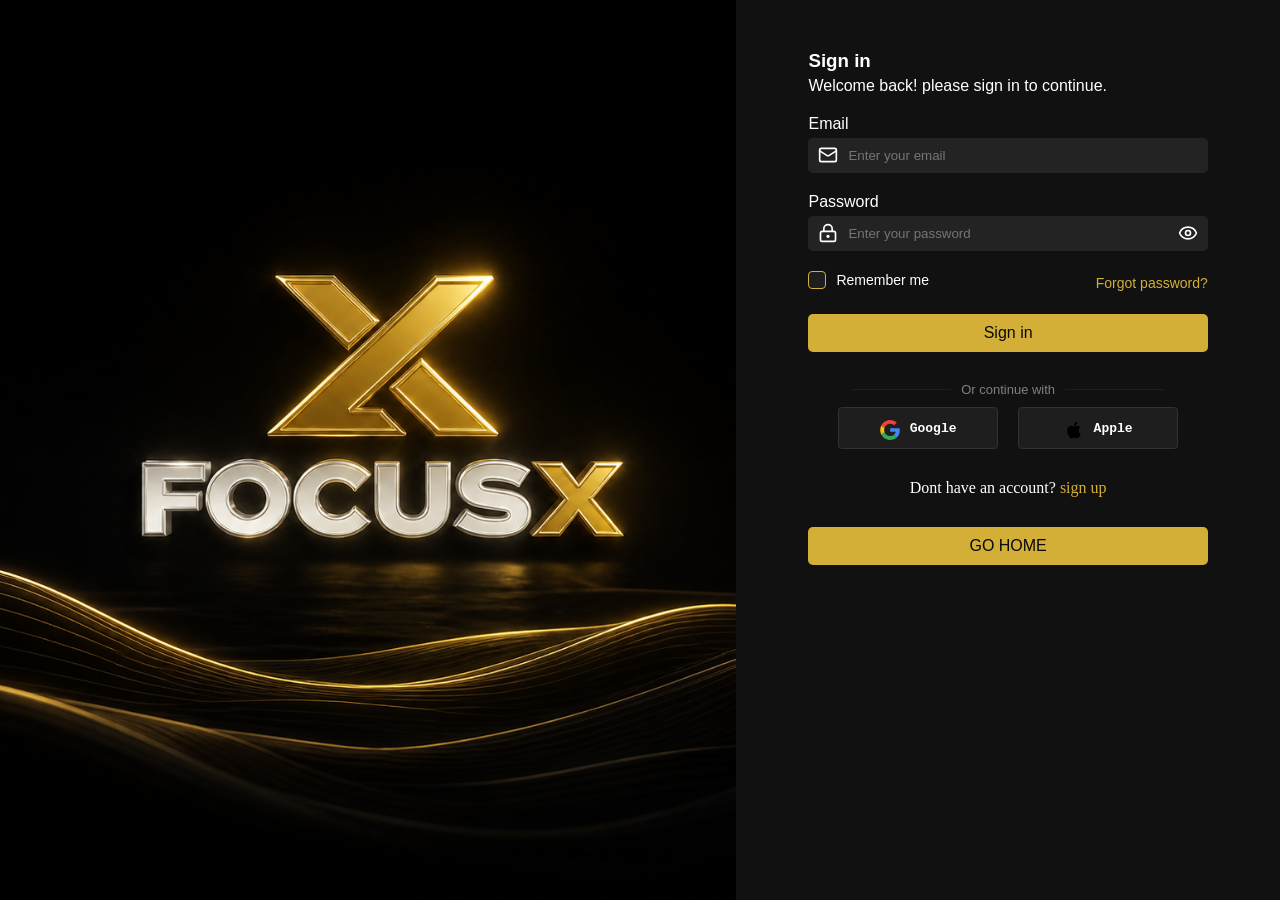
==== login.html @ 3916ea6f "initial commit - FocusX landing page" ====
<!DOCTYPE html>
<html lang="en">

<head>
    <meta charset="UTF-8">
    <meta name="viewport" content="width=device-width, initial-scale=1.0">
    <title>FOCUS || login page
    </title>
    <link rel="stylesheet" href="login.css">
</head>

<body>
    <div class="login-page-layout">
        <figure class="img-container">
            <img class="hero-img" src="images/login-img-2.png" alt="Login page background illustration">
        </figure>
        <section class="form-container">
            <article class="form">
                <h1>Sign in</h1>
                <p>Welcome back! please sign in to continue.</p>
                <form action="sign in" method="POST">
                    <fieldset>
                        <div>
                            <label for="email">Email</label>
                            <div class="input-container">
                                <span class="mail" aria-hidden="true"><svg xmlns="http://www.w3.org/2000/svg" width="24"
                                        height="24" viewBox="0 0 24 24" fill="none" stroke="currentColor"
                                        stroke-width="2" stroke-linecap="round" stroke-linejoin="round"
                                        class="lucide lucide-mail-icon lucide-mail">
                                        <path d="m22 7-8.991 5.727a2 2 0 0 1-2.009 0L2 7" />
                                        <rect x="2" y="4" width="20" height="16" rx="2" />
                                    </svg></span>
                                <input type="email" id="email" placeholder="Enter your email" required>
                            </div>
                        </div>
                        <div>
                            <label for="password">Password</label>
                            <div class="input-container">
                                <span class="padlock" aria-hidden="true"><svg xmlns="http://www.w3.org/2000/svg"
                                        width="24" height="24" viewBox="0 0 24 24" fill="none" stroke="currentColor"
                                        stroke-width="2" stroke-linecap="round" stroke-linejoin="round"
                                        class="lucide lucide-lock-keyhole-icon lucide-lock-keyhole">
                                        <circle cx="12" cy="16" r="1" />
                                        <rect x="3" y="10" width="18" height="12" rx="2" />
                                        <path d="M7 10V7a5 5 0 0 1 10 0v3" />
                                    </svg></span>
                                <input type="password" id="password" placeholder="Enter your password" required>
                                <span class="eye" aria-hidden="true"><svg xmlns="http://www.w3.org/2000/svg" width="24"
                                        height="24" viewBox="0 0 24 24" fill="none" stroke="currentColor"
                                        stroke-width="2" stroke-linecap="round" stroke-linejoin="round"
                                        class="lucide lucide-eye-icon lucide-eye">
                                        <path
                                            d="M2.062 12.348a1 1 0 0 1 0-.696 10.75 10.75 0 0 1 19.876 0 1 1 0 0 1 0 .696 10.75 10.75 0 0 1-19.876 0" />
                                        <circle cx="12" cy="12" r="3" />
                                    </svg></span>
                            </div>
                            <div class="remember-me-container">
                                <label class="custom-checkbox">
                                    <input type="checkbox" id="checked">
                                    <span class="checkmark"></span>
                                    Remember me
                                </label>
                                <div class="forgot-password">
                                    <a href="#">Forgot password?</a>
                                </div>
                            </div>
                            <button class="login-button" type="submit">Sign in</button>
                            <div class="line-container">
                                <div class="line"></div>
                                <div class="or">Or continue with</div>
                                <div class="line"></div>
                            </div>
                            <div class="other-options-container">
                                <div class="google-container">
                                    <div>
                                        <svg xmlns="http://www.w3.org/2000/svg" width="2443" height="2500"
                                            preserveAspectRatio="xMidYMid" viewBox="0 0 256 262" id="google">
                                            <path fill="#4285F4"
                                                d="M255.878 133.451c0-10.734-.871-18.567-2.756-26.69H130.55v48.448h71.947c-1.45 12.04-9.283 30.172-26.69 42.356l-.244 1.622 38.755 30.023 2.685.268c24.659-22.774 38.875-56.282 38.875-96.027">
                                            </path>
                                            <path fill="#34A853"
                                                d="M130.55 261.1c35.248 0 64.839-11.605 86.453-31.622l-41.196-31.913c-11.024 7.688-25.82 13.055-45.257 13.055-34.523 0-63.824-22.773-74.269-54.25l-1.531.13-40.298 31.187-.527 1.465C35.393 231.798 79.49 261.1 130.55 261.1">
                                            </path>
                                            <path fill="#FBBC05"
                                                d="M56.281 156.37c-2.756-8.123-4.351-16.827-4.351-25.82 0-8.994 1.595-17.697 4.206-25.82l-.073-1.73L15.26 71.312l-1.335.635C5.077 89.644 0 109.517 0 130.55s5.077 40.905 13.925 58.602l42.356-32.782">
                                            </path>
                                            <path fill="#EB4335"
                                                d="M130.55 50.479c24.514 0 41.05 10.589 50.479 19.438l36.844-35.974C195.245 12.91 165.798 0 130.55 0 79.49 0 35.393 29.301 13.925 71.947l42.211 32.783c10.59-31.477 39.891-54.251 74.414-54.251">
                                            </path>
                                        </svg>
                                    </div>
                                    Google
                                </div>
                                <div class="apple-container">
                                    <div><svg xmlns="http://www.w3.org/2000/svg" viewBox="0 0 24 24" id="apple">
                                            <path
                                                d="M14.94,5.19A4.38,4.38,0,0,0,16,2,4.44,4.44,0,0,0,13,3.52,4.17,4.17,0,0,0,12,6.61,3.69,3.69,0,0,0,14.94,5.19Zm2.52,7.44a4.51,4.51,0,0,1,2.16-3.81,4.66,4.66,0,0,0-3.66-2c-1.56-.16-3,.91-3.83.91s-2-.89-3.3-.87A4.92,4.92,0,0,0,4.69,9.39C2.93,12.45,4.24,17,6,19.47,6.8,20.68,7.8,22.05,9.12,22s1.75-.82,3.28-.82,2,.82,3.3.79,2.22-1.24,3.06-2.45a11,11,0,0,0,1.38-2.85A4.41,4.41,0,0,1,17.46,12.63Z">
                                            </path>
                                        </svg></div>
                                    <div>Apple</div>
                                </div>
                            </div>
                            <div class="sign-up">Dont have an account? <a href="./sign-up.html">sign up</a></div>
                            <a href="/index.html" class="home">GO HOME </a>
                        </div>
                </form>
    </div>
    </div>
    </div>
</body>

</html>
---- login.css ----
* {
    box-sizing: border-box;
    margin: 0;
    padding: 0;
}

/* ============ ANIMATIONS ============ */
@keyframes slideInRight {
    from {
        opacity: 0;
        transform: translateX(50px);
    }

    to {
        opacity: 1;
        transform: translateX(0);
    }
}

@keyframes slideInLeft {
    from {
        opacity: 0;
        transform: translateX(-50px);
    }

    to {
        opacity: 1;
        transform: translateX(0);
    }
}

@keyframes fadeInUp {
    from {
        opacity: 0;
        transform: translateY(30px);
    }

    to {
        opacity: 1;
        transform: translateY(0);
    }
}

@keyframes focusGlow {
    0% {
        box-shadow: 0 0 0 rgba(212, 175, 55, 0);
    }

    50% {
        box-shadow: 0 0 15px rgba(212, 175, 55, 0.4);
    }

    100% {
        box-shadow: 0 0 0 rgba(212, 175, 55, 0.2);
    }
}

.login-page-layout {
    display: flex;
    height: 100vh;
    width: 100%;
}

.img-container {
    width: 70vw;
    height: 100vh;
    overflow: clip;
    animation: slideInLeft 0.8s ease-out;
}

.hero-img {
    width: 100%;
    height: 100%;
    object-fit: cover;
    object-position: center;
}

fieldset {
    border: none
}

.form-container {
    width: 50vw;
    height: 100vh;
    padding: 50px 50px;
    background-color: #111;
    animation: slideInRight 0.8s ease-out;
}

.form {
    margin: auto;
    width: 90%;
    max-width: 400px;
    margin: auto;
    background-color: #111;
}

section article h1 {
    margin-bottom: 5px;
    color: white;
    font-family: 'Segoe UI', Tahoma, Geneva, Verdana, sans-serif;
    animation: fadeInUp 0.8s ease-out 0.2s backwards;
}

section article p {
    margin-bottom: 20px;
    color: white;
    font-family: 'Segoe UI', Tahoma, Geneva, Verdana, sans-serif;
    animation: fadeInUp 0.8s ease-out 0.4s backwards;
}

label {
    display: block;
    margin-bottom: 5px;
    color: white;
    font-family: 'Segoe UI', Tahoma, Geneva, Verdana, sans-serif;
    animation: fadeInUp 0.8s ease-out 0.5s backwards;
}

.input-container {
    position: relative;
    animation: fadeInUp 0.8s ease-out 0.6s backwards;
}

span {
    position: absolute;
    transition: color 0.3s ease;
}

input {
    width: 100%;
    padding: 10px 10px 10px 40px;
    margin-bottom: 20px;
    border: none;
    border-radius: 5px;
    background-color: rgb(36, 35, 35);
    color: white;
    transition: all 0.3s ease;
}

input:focus {
    outline: none;
    background-color: rgb(50, 48, 48);
    box-shadow: 0 0 15px rgba(212, 175, 55, 0.3);
}

input:hover {
    background-color: rgb(45, 44, 44);
}

svg {
    width: 20px;
    height: 20px;
    color: white;
    margin-top: 7px;
    transition: color 0.3s ease;
}

input:focus~svg,
.input-container:hover svg {
    color: #d4af37;
}

.eye {
    right: 10px;
    cursor: pointer;
}

.mail {
    left: 10px;
}

.padlock {
    left: 10px;
}

.custom-checkbox {
    display: flex;
    align-items: center;
    cursor: pointer;
    color: #FFFFFF;
    /* White text from your palette */
    font-family: 'Poppins', sans-serif;
    font-size: 14px;
    user-select: none;
}

.custom-checkbox input {
    display: none;
}


.checkmark {
    height: 18px;
    width: 18px;
    background-color: #1E1E1E;
    /* Dark grey from your palette */
    border: 1px solid #D4AF37;
    /* Gold border */
    border-radius: 4px;
    margin-right: 10px;
    position: relative;
    transition: all 0.3s ease;
}

.custom-checkbox input:checked~.checkmark {
    background-color: #D4AF37;
}


.checkmark:after {
    content: "";
    position: absolute;
    display: none;
    left: 6px;
    top: 2px;
    width: 4px;
    height: 8px;
    border: solid #0A0A0A;
    border-width: 0 2px 2px 0;
    transform: rotate(45deg);
}

.custom-checkbox input:checked~.checkmark:after {
    display: block;
}

.remember-me-container {
    display: flex;
    justify-content: space-between;
    align-items: center;
    margin-bottom: 20px;
}

.remember-me-container a {
    color: #D4AF37;
    /* Gold from your palette */
    text-decoration: none;
    font-family: 'Poppins', sans-serif;
    font-size: 14px;
}

.login-button {
    width: 100%;
    padding: 10px;
    background-color: #D4AF37;
    /* Gold from your palette */
    border: none;
    border-radius: 5px;
    color: #0A0A0A;
    /* Black from your palette */
    font-family: 'Franklin Gothic Medium', 'Arial Narrow', Arial, sans-serif;
    font-size: 16px;
    cursor: pointer;
    transition: background-color 0.3s ease;
    margin-bottom: 30px;
}

.login-button:hover {
    background-color: #B8860B;
}

.login-button:active {
    background-color: #8B4513;
}

.login-button:focus {
    outline: none;
    box-shadow: 0 0 0 3px rgba(212, 175, 55, 0.5);
}

.line {
    height: 1px;
    background-color: #1E1E1E;
    width: 100px;
}

.line-container {
    display: flex;
    gap: 10px;
    align-items: center;
    justify-content: center;
    margin-bottom: 10px;
}

.or {
    color: gray;
    font-family: 'Segoe UI', Tahoma, Geneva, Verdana, sans-serif;
    font-size: small;
}

.other-options-container {
    display: flex;
    gap: 20px;
    justify-content: center;
    margin-bottom: 30px;
}

.google-container {
    display: flex;
    justify-content: center;
    align-items: center;
    gap: 10px;
    background-color: #1E1E1E;
    border: 1px solid rgb(51, 50, 50);
    color: white;
    border-radius: 4px;
    width: 160px;
    height: 20px;
    font-size: small;
    font-family: 'Courier New', Courier, monospace;
    font-weight: bold;
    padding: 20px;
    cursor: pointer;
}

.apple-container {
    display: flex;
    justify-content: center;
    align-items: center;
    gap: 10px;
    background-color: #1E1E1E;
    border: 1px solid rgb(51, 50, 50);
    color: white;
    border-radius: 4px;
    width: 160px;
    height: 20px;
    font-size: small;
    font-family: 'Courier New', Courier, monospace;
    font-weight: bold;
    padding: 20px;
    cursor: pointer;
}

.apple-container:hover {
    background-color: #333;
}

.google-container:hover {
    background-color: #333;
}

.sign-up {
    color: #fff;
    font-size: medium;
    text-align: center;
}

div a {
    color: #D4AF37;
    text-decoration: none;

}

.home {
    width: 100%;
    padding: 10px;
    background-color: #D4AF37;
    border: none;
    border-radius: 5px;
    color: #0A0A0A;
    font-family: 'Franklin Gothic Medium', 'Arial Narrow', Arial, sans-serif;
    font-size: 16px;
    cursor: pointer;
    transition: background-color 0.3s ease;
    margin-top: 30px;
    display: flex;
    align-items: center;
    justify-content: center;
}

.home:hover {
    background-color: #B8860B;
}

.home:active {
    background-color: #8B4513;
}

.home:focus {
    outline: none;
    box-shadow: 0 0 0 3px rgba(212, 175, 55, 0.5);
}


/* Tablet: 1024px and below */
@media screen and (max-width: 1024px) {
    .login-page-layout {
        flex-direction: row;
    }

    .img-container {
        width: 50vw;
    }

    .form-container {
        width: 50vw;
        padding: 40px 30px;
    }

    .form {
        max-width: 350px;
    }
}

/* Small screen (Mobile landscape & portrait): 768px and below */
@media screen and (max-width: 768px) {
    @media (max-width: 768px) {
        .mobile-menu {
            display: flex;
            flex-direction: column;

            position: absolute;

            top: 85px;
            right: 20px;

            width: 260px;

            background: rgba(17, 17, 17, 0.95);

            backdrop-filter: blur(10px);

            border: 1px solid rgba(212, 175, 55, 0.2);

            border-radius: 14px;

            padding: 20px;

            z-index: 999;

            flex-direction: column;

            gap: 20px;
        }

        .mobile-menu a {
            color: white;
            text-decoration: none;

            font-family: poppins, sans-serif;

            font-size: 14px;

            font-weight: 500;
        }

        .mobile-login {
            border: 1px solid #D4AF37;

            padding: 12px;

            border-radius: 10px;

            text-align: center;

            color: #D4AF37 !important;
        }

        .mobile-start {
            background-color: #D4AF37;

            color: black !important;

            padding: 12px;

            border-radius: 10px;

            text-align: center;

            font-weight: bold;
        }

        .backdrop.active {
            position: fixed;
            top: 0;
            left: 0;
            width: 100%;
            height: 100%;
            background-color: rgba(0, 0, 0, 0.5);
            backdrop-filter: blur(10px);
            z-index: 999;
            display: block;
            transition: opacity 10s ease;
        }

    }

    .login-page-layout {
        flex-direction: column;
    }

    /* Hide the image container on small screens */
    .img-container {
        display: none;
    }

    /* Form takes full width */
    .form-container {
        width: 100vw;
        height: 100vh;
        padding: 30px 20px;
        display: flex;
        align-items: center;
        justify-content: center;
    }

    .form {
        width: 100%;
        max-width: 100%;
    }

    body div div h1 {
        font-size: 28px;
        text-align: center;
    }

    body div div p {
        text-align: center;
    }

    .remember-me-container {
        flex-direction: row;
        gap: 10px;
    }

    .other-options-container {
        flex-direction: row;
        gap: 15px;
    }

    .google-container,
    .apple-container {
        width: 140px;
        padding: 15px;
    }
}

/* Mobile: 480px and below */
@media screen and (max-width: 480px) {
    .form-container {
        padding: 20px 15px;
    }

    body div div h1 {
        font-size: 24px;
    }

    body div div p {
        font-size: 14px;
    }

    input {
        padding: 12px 10px 12px 40px;
        font-size: 14px;
    }

    .login-button {
        padding: 12px;
        font-size: 14px;
    }

    .remember-me-container {
        flex-direction: column;
        align-items: flex-start;
        gap: 10px;
    }

    .other-options-container {
        flex-direction: column;
        align-items: center;
    }

    .google-container,
    .apple-container {
        width: 100%;
        max-width: 250px;
    }

    .line {
        width: 60px;
    }

    .sign-up {
        font-size: 14px;
    }
}
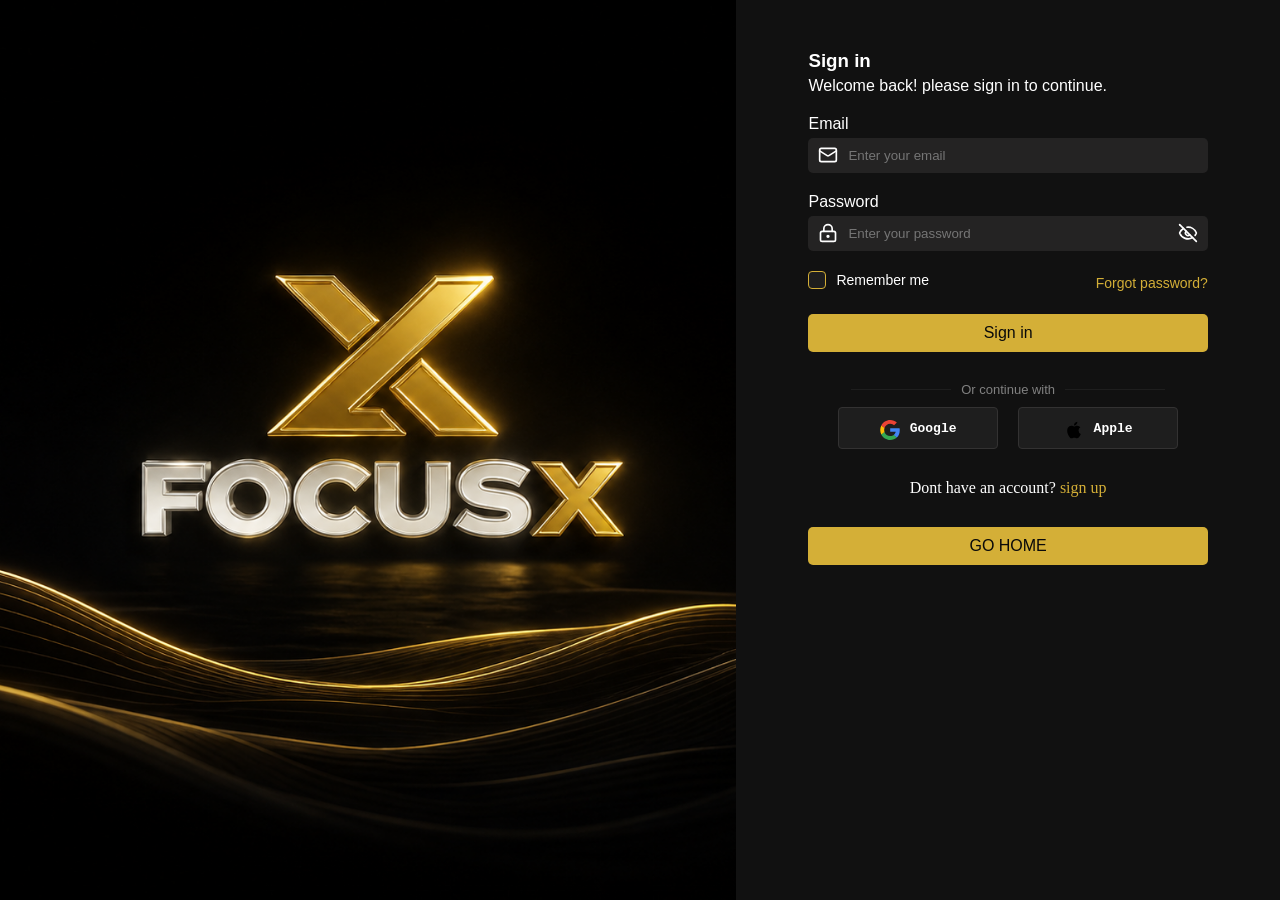
==== commit e0808732: "updated FocusX UI and latest changes" ====
--- a/login.html
+++ b/login.html
@@ -44,14 +44,19 @@
                                         <rect x="3" y="10" width="18" height="12" rx="2" />
                                         <path d="M7 10V7a5 5 0 0 1 10 0v3" />
                                     </svg></span>
-                                <input type="password" id="password" placeholder="Enter your password" required>
-                                <span class="eye" aria-hidden="true"><svg xmlns="http://www.w3.org/2000/svg" width="24"
-                                        height="24" viewBox="0 0 24 24" fill="none" stroke="currentColor"
+                                <input type="password" id="password" placeholder="Enter your password"
+                                    pattern="^(?=.*[a-z])(?=.*[A-Z])(?=.*\d)(?=.*[^A-Za-z0-9]).{10,20}$"
+                                    title="10-20 chars, 1 uppercase, 1 lowercase, 1 number, 1 symbol" required>
+                                <span class="eye" aria-hidden="true"><svg id="eye" xmlns="http://www.w3.org/2000/svg"
+                                        width="24" height="24" viewBox="0 0 24 24" fill="none" stroke="currentColor"
                                         stroke-width="2" stroke-linecap="round" stroke-linejoin="round"
-                                        class="lucide lucide-eye-icon lucide-eye">
+                                        class="lucide lucide-eye-off-icon lucide-eye-off">
                                         <path
-                                            d="M2.062 12.348a1 1 0 0 1 0-.696 10.75 10.75 0 0 1 19.876 0 1 1 0 0 1 0 .696 10.75 10.75 0 0 1-19.876 0" />
-                                        <circle cx="12" cy="12" r="3" />
+                                            d="M10.733 5.076a10.744 10.744 0 0 1 11.205 6.575 1 1 0 0 1 0 .696 10.747 10.747 0 0 1-1.444 2.49" />
+                                        <path d="M14.084 14.158a3 3 0 0 1-4.242-4.242" />
+                                        <path
+                                            d="M17.479 17.499a10.75 10.75 0 0 1-15.417-5.151 1 1 0 0 1 0-.696 10.75 10.75 0 0 1 4.446-5.143" />
+                                        <path d="m2 2 20 20" />
                                     </svg></span>
                             </div>
                             <div class="remember-me-container">
@@ -61,7 +66,7 @@
                                     Remember me
                                 </label>
                                 <div class="forgot-password">
-                                    <a href="#">Forgot password?</a>
+                                    <a href="./forgetpassword.html">Forgot password?</a>
                                 </div>
                             </div>
                             <button class="login-button" type="submit">Sign in</button>
@@ -107,6 +112,7 @@
     </div>
     </div>
     </div>
+    <script src="./login.js"></script>
 </body>
 
 </html>
